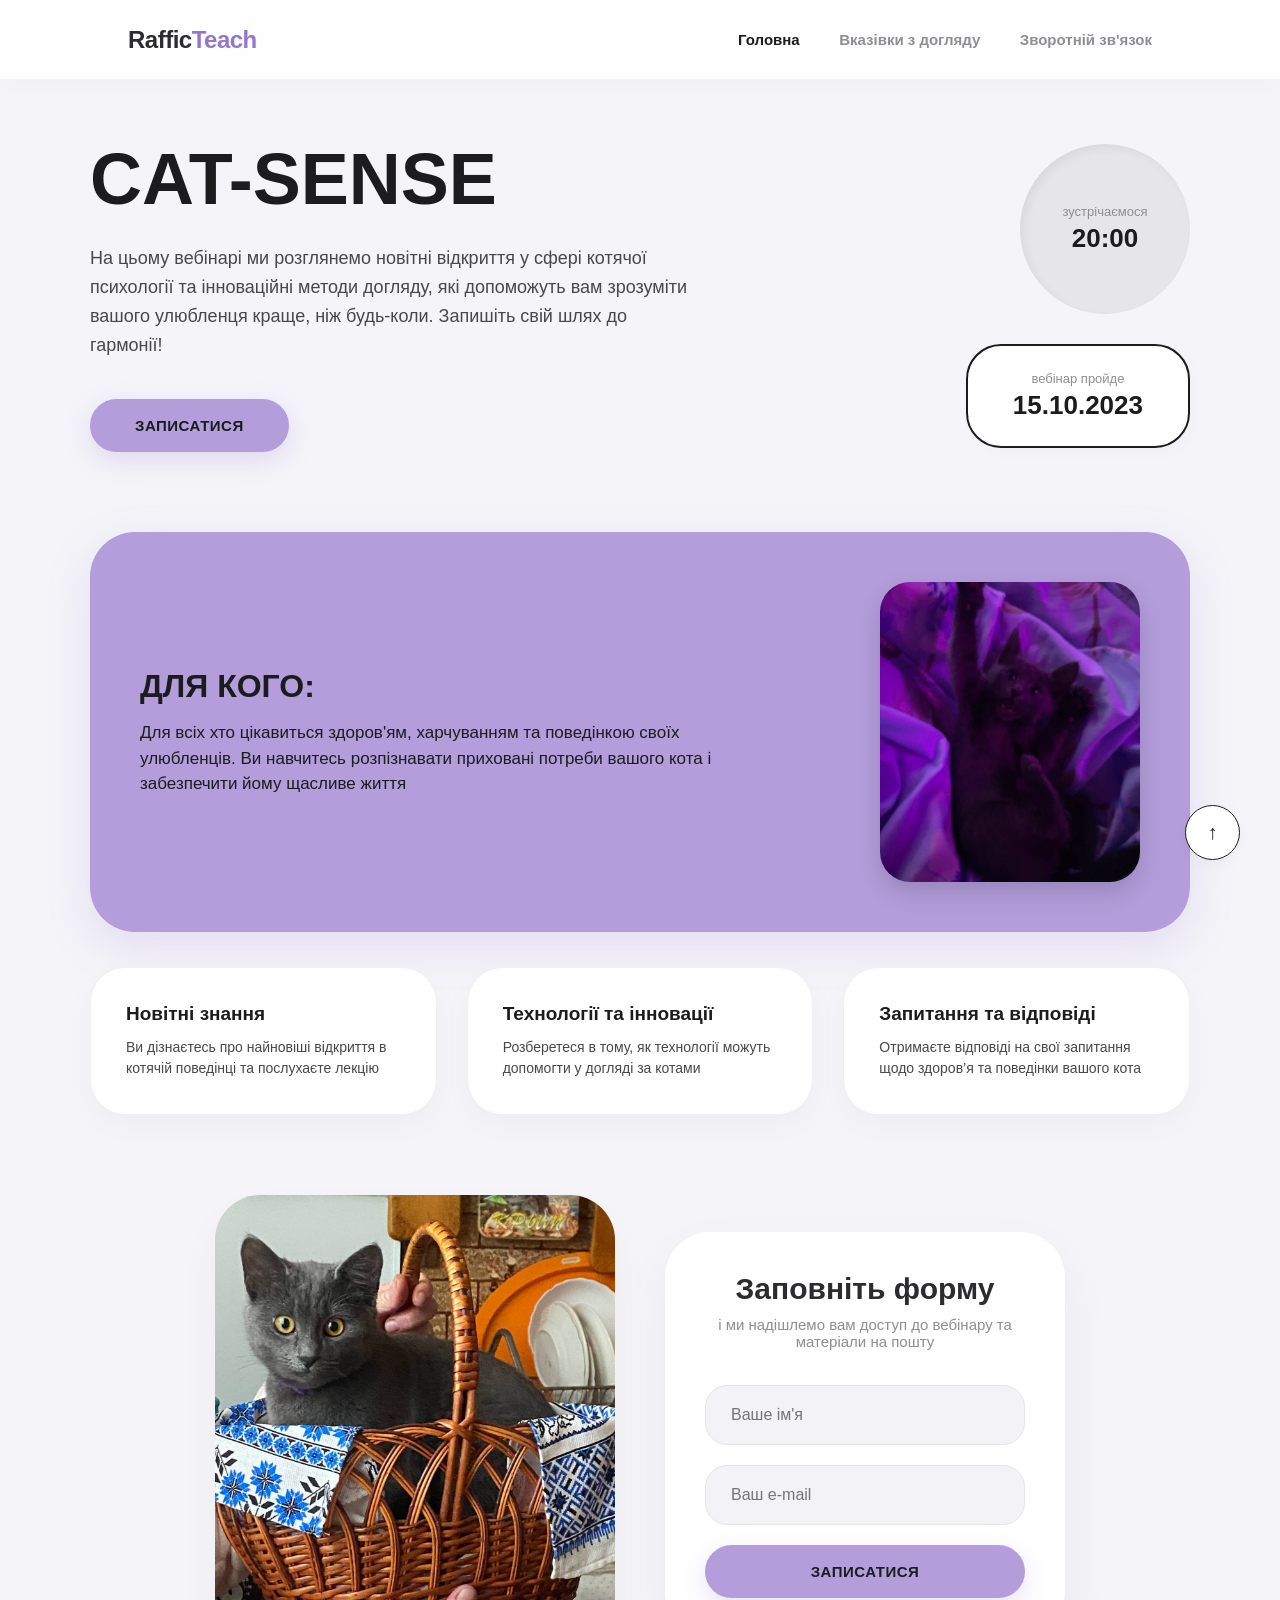
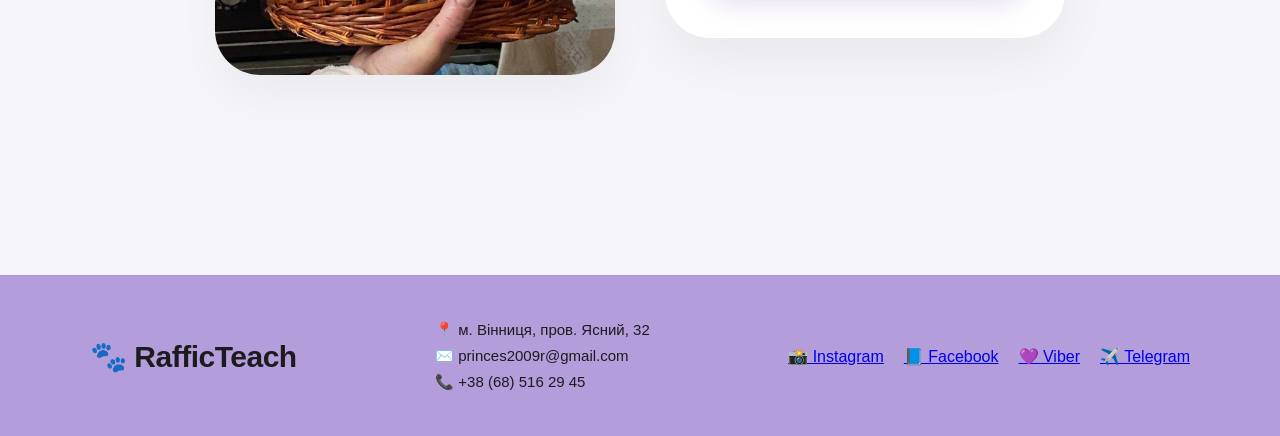
==== index.html @ fcad7e09 "RafficTeach" ====
<!DOCTYPE html>
<html lang="uk">
<head>
    <meta charset="UTF-8">
    <meta name="viewport" content="width=device-width, initial-scale=1.0">
    <title>RafficTeach — Головна</title>
    <link rel="stylesheet" href="style.css">
</head>
<body>

    <header class="main-header">
        <div class="logo">Raffic<span>Teach</span></div>
        <nav class="navigation">
            <a href="index.html" class="nav-link active">Головна</a>
            <a href="care.html" class="nav-link">Вказівки з догляду</a>
            <a href="feedback.html" class="nav-link">Зворотній зв'язок</a>
        </nav>
    </header>

    <main class="site-container">
        
        <section class="hero-layout">
            <div class="hero-left-content">
                <h1>CAT-SENSE</h1>
                <p>На цьому вебінарі ми розглянемо новітні відкриття у сфері котячої психології та інноваційні методи догляду, які допоможуть вам зрозуміти вашого улюбленця краще, ніж будь-коли. Запишіть свій шлях до гармонії!</p>
                <a href="#registration-section" class="btn-purple scroll-trigger">ЗАПИСАТИСЯ</a>
            </div>
            
            <div class="hero-right-widgets">
                <div class="widget-time-circle">
                    <span class="widget-sub">зустрічаємося</span>
                    <span class="widget-main">20:00</span>
                </div>
                <div class="widget-date-rect">
                    <span class="widget-sub">вебінар пройде</span>
                    <span class="widget-main">15.10.2023</span>
                </div>
            </div>
        </section>

        <section class="features-info-section">
            <div class="main-feature-card">
                <div class="feature-text">
                    <h3>ДЛЯ КОГО:</h3>
                    <p>Для всіх хто цікавиться здоров'ям, харчуванням та поведінкою своїх улюбленців. Ви навчитесь розпізнавати приховані потреби вашого кота і забезпечити йому щасливе життя</p>
                </div>
                <div class="feature-image-wrapper">
                    <div class="cat-image-mock"></div>
                </div>
            </div>

            <div class="sub-features-grid">
                <div class="sub-card">
                    <h4>Новітні знання</h4>
                    <p>Ви дізнаєтесь про найновіші відкриття в котячій поведінці та послухаєте лекцію</p>
                </div>
                <div class="sub-card">
                    <h4>Технології та інновації</h4>
                    <p>Розберетеся в тому, як технології можуть допомогти у догляді за котами</p>
                </div>
                <div class="sub-card">
                    <h4>Запитання та відповіді</h4>
                    <p>Отримаєте відповіді на свої запитання щодо здоров’я та поведінки вашого кота</p>
                </div>
            </div>
        </section>

        <section id="registration-section" class="registration-form-container">
            <div class="registration-section-wrapper">
    
                <div class="registration-left-image">
                    <img src="cat2.jpg" alt="Котик">
                </div>

                <div class="registration-inner-card">
                    <h2>Заповніть форму</h2>
                    <p class="form-subtext">і ми надішлемо вам доступ до вебінару та матеріали на пошту</p>
        
                    <form class="interactive-form">
                        <div class="input-container">
                            <input type="text" placeholder="Ваше ім'я" required>
                        </div>
                        <div class="input-container">
                            <input type="email" placeholder="Ваш e-mail" required>
                        </div>
                        <button type="submit" class="btn-purple">ЗАПИСАТИСЯ</button>
                    </form>
                </div>
            </div>

        </section>
    </main>

    <footer class="webstudio-footer">
        <div class="footer-content-inside">
            <div class="footer-logo-block">
                <span class="footer-logo">🐾 RafficTeach</span>
            </div>
            <div class="footer-contacts-list">
                <span class="contact-item">📍 м. Вінниця, пров. Ясний, 32</span>
                <a href="mailto:princes2009r@gmail.com" class="contact-item">✉️ princes2009r@gmail.com</a>
                <a href="tel:+380685162945" class="contact-item">📞 +38 (68) 516 29 45</a>
            </div>
            <div class="footer-social-icons">
                <a href="#" class="social-link" title="Instagram">📸 Instagram</a>
                <a href="#" class="social-link" title="Facebook">📘 Facebook</a>
                <a href="#" class="social-link" title="Viber">💜 Viber</a>
                <a href="#" class="social-link" title="Telegram">✈️ Telegram</a>
            </div>
        </div>
    </footer>

    <a href="#" class="fixed-arrow-up" id="arrowUp">↑</a>

    <script>
        document.getElementById('webinarForm').addEventListener('submit', function(e) {
            e.preventDefault();
            this.reset();
        });

        document.querySelector('.scroll-trigger').addEventListener('click', function(e) {
            e.preventDefault();
            document.getElementById('registration-section').scrollIntoView({ behavior: 'smooth' });
        });

        document.getElementById('arrowUp').addEventListener('click', function(e) {
            e.preventDefault();
            window.scrollTo({ top: 0, behavior: 'smooth' });
        });
    </script>
</body>
</html>
---- style.css ----
/* ПЕРЕЗАВАНТАЖЕННЯ СТИЛІВ ТА ЕСТЕТИКА НЕОМОРФІЗМУ */
* {
    box-sizing: border-box;
    margin: 0;
    padding: 0;
    font-family: -apple-system, BlinkMacSystemFont, "Segoe UI", Roboto, Helvetica, sans-serif;
}

html {
    scroll-behavior: smooth;
}

body {
    background-color: #F4F4F9;
    color: #2C2C2E;
    padding-top: 80px; /* Відступ під фіксований хедер */
}

/* ЗАФІКСОВАНИЙ ХЕДЕР */
.main-header {
    position: fixed;
    top: 0;
    left: 0;
    width: 100%;
    height: 80px;
    background: rgba(255, 255, 255, 0.9);
    backdrop-filter: blur(12px);
    display: flex;
    justify-content: space-between;
    align-items: center;
    padding: 0 10%;
    box-shadow: 0 4px 20px rgba(0, 0, 0, 0.02);
    z-index: 2000;
    border-bottom: 1px solid rgba(230, 230, 235, 0.5);
}

.logo {
    font-size: 24px;
    font-weight: 800;
    letter-spacing: -0.5px;
}

.logo span {
    color: #9575CD;
}

.navigation .nav-link {
    text-decoration: none;
    color: #8E8E93;
    font-weight: 600;
    font-size: 15px;
    margin-left: 35px;
    transition: color 0.2s;
}

.navigation .nav-link:hover, 
.navigation .nav-link.active {
    color: #1C1C1E;
}

/* КОНТЕЙНЕР ЦЕНТРУВАННЯ ФРЕЙМІВ */
.site-container {
    max-width: 1140px;
    margin: 0 auto;
    padding: 60px 20px;
}

/* ФІРМОВА КНОПКА (ЕФЕКТ НАВЕДЕННЯ: ТЕМНІШЕ) */
.btn-purple {
    display: inline-block;
    background-color: #B39DDB;
    color: #1C1C1E;
    border: none;
    padding: 18px 45px;
    border-radius: 30px;
    font-size: 15px;
    font-weight: 700;
    text-transform: uppercase;
    letter-spacing: 0.5px;
    text-decoration: none;
    cursor: pointer;
    text-align: center;
    transition: background-color 0.25s ease, transform 0.1s ease;
    box-shadow: 0 8px 25px rgba(179, 157, 219, 0.3);
}

.btn-purple:hover {
    background-color: #9575CD; /* Ефект затемнення */
}

.btn-purple:active {
    transform: scale(0.98);
}

/* ГЕОМЕТРІЯ HERO БЛОКУ */
.hero-layout {
    display: flex;
    justify-content: space-between;
    align-items: center;
    gap: 60px;
    margin-bottom: 80px;
}

.hero-left-content {
    max-width: 600px;
}

.hero-left-content h1 {
    font-size: 72px;
    font-weight: 900;
    line-height: 1.1;
    margin-bottom: 25px;
    color: #1C1C1E;
}

.hero-left-content p {
    font-size: 18px;
    line-height: 1.6;
    color: #48484A;
    margin-bottom: 40px;
}

.hero-right-widgets {
    display: flex;
    flex-direction: column;
    align-items: flex-end;
    gap: 30px;
}

.widget-time-circle {
    background: #E5E5EA;
    border-radius: 50%;
    width: 170px;
    height: 170px;
    display: flex;
    flex-direction: column;
    justify-content: center;
    align-items: center;
    box-shadow: inset 4px 4px 10px rgba(0,0,0,0.05);
}

.widget-date-rect {
    background: #FFFFFF;
    border: 2px solid #1C1C1E;
    padding: 25px 45px;
    border-radius: 35px; /* Плавний неоморфний радіус */
    text-align: center;
    box-shadow: 5px 5px 15px rgba(0,0,0,0.02);
}

.widget-sub {
    font-size: 13px;
    color: #8E8E93;
    display: block;
    margin-bottom: 4px;
}

.widget-main {
    font-size: 26px;
    font-weight: 800;
    color: #1C1C1E;
}

/* СЕКЦІЯ СТИЛЬОВИХ КАРТОК З МАКЕТУ */
.features-info-section {
    margin-bottom: 80px;
}

.main-feature-card {
    background-color: #B39DDB;
    border-radius: 45px;
    padding: 50px;
    display: flex;
    justify-content: space-between;
    align-items: center;
    box-shadow: 0 15px 40px rgba(179, 157, 219, 0.25);
    margin-bottom: 35px;
}

.feature-text {
    width: 60%;
}

.feature-text h3 {
    font-size: 32px;
    font-weight: 800;
    color: #1C1C1E;
    margin-bottom: 15px;
}

.feature-text p {
    font-size: 17px;
    line-height: 1.5;
    color: #1C1C1E;
}

.feature-image-wrapper {
    width: 35%;
    display: flex;
    justify-content: flex-end;
}

.cat-image-mock {
    width: 260px;
    height: 300px;
    border-radius: 30px;
    background-image: url('cat.jpg');
    background-size: cover;
    background-position: center;
    box-shadow: 0 10px 25px rgba(0,0,0,0.15);
}

.cat-image-mock2 {
    width: 260px;
    height: 300px;
    border-radius: 30px;
    background-image: url('cat2.jpg');
    background-size: cover;
    background-position: center;
    box-shadow: 0 10px 25px rgba(0,0,0,0.15);
}

/* СІТКА ДРІБНИХ КАРТОК */
.sub-features-grid {
    display: grid;
    grid-template-columns: repeat(3, 1fr);
    gap: 30px;
}

.sub-card {
    background: #FFFFFF;
    padding: 35px;
    border-radius: 35px;
    box-shadow: 0 10px 30px rgba(0, 0, 0, 0.03);
    border: 1px solid rgba(230,230,235,0.6);
}

.sub-card h4 {
    font-size: 19px;
    font-weight: 800;
    color: #1C1C1E;
    margin-bottom: 12px;
}

.sub-card p {
    font-size: 14px;
    line-height: 1.5;
    color: #48484A;
}

.registration-section-wrapper {
    display: flex;
    flex-direction: row;      /* Вишиковує елементи в один ряд */
    align-items: center;       /* Вирівнює фото і форму рівненько по центру по вертикалі */
    justify-content: center;   /* Центрує весь цей блок на сторінці */
    gap: 50px;                 /* Красивий відступ між фотографією та формою */
    width: 100%;
    max-width: 1000px;         /* Обмежуємо загальну ширину, щоб блоки не роз'їжджалися занадто далеко */
    margin: 60px auto;         /* Центрування на сторінці та відступи зверху/знизу */
}

/* Стилі для лівого блоку з фотографією */
.registration-left-image {
    flex: 1;                   /* Дає блоку можливість гнучко підлаштовуватися */
    max-width: 400px;          /* Задаємо таку ж ширину, як у білої картки форми */
    display: flex;
    justify-content: center;
}

/* Налаштування самого зображення кота */
.registration-left-image img {
    width: 100%;
    height: 480px;             /* Фіксована висота, щоб фото гарно пасувало до висоти форми */
    object-fit: cover;         /* Рятує котика від деформації та стискання */
    border-radius: 45px;       /* Робимо точно такі ж красиві круглі кути, як у форми */
    box-shadow: 0 20px 40px rgba(0, 0, 0, 0.04); /* Легка елегантна тінь */
}

/* Ваша біла картка (коригування, щоб вона була ідеально симетричною до фото) */
.registration-inner-card {
    flex: 1;
    max-width: 400px;          /* Однаковая ширина з фото для гармонії */
    background: #FFFFFF;
    border-radius: 45px;       /* Круглі кути як на макеті */
    padding: 40px;
    box-shadow: 0 20px 50px rgba(0, 0, 0, 0.05); /* М'яка об'ємна тінь */
    text-align: center;
}

.registration-inner-card h2 {
    font-size: 30px;
    font-weight: 800;
    text-align: center;
    margin-bottom: 10px;
}

.form-subtext {
    font-size: 15px;
    color: #8E8E93;
    text-align: center;
    margin-bottom: 35px;
}

.interactive-form {
    display: flex;
    flex-direction: column;
    gap: 20px;
}

.input-container input {
    width: 100%;
    padding: 20px 25px;
    border: 1px solid #E5E5EA;
    background: #F2F2F7;
    border-radius: 22px;
    font-size: 16px;
    outline: none;
    transition: background-color 0.2s, border-color 0.2s;
}

.input-container input:focus {
    background-color: #FFFFFF;
    border-color: #9575CD;
}

.registration-inner-card .btn-purple {
    width: 100%;
}

/* ФІКСОВАНА СТРІЛКА (ДЛЯ ВСІХ СТОРІНОК) */
.fixed-arrow-up {
    position: fixed;
    bottom: 40px;
    right: 40px;
    width: 55px;
    height: 55px;
    background: #FFFFFF;
    color: #1C1C1E;
    border: 1px solid #1C1C1E;
    border-radius: 50%;
    display: flex;
    justify-content: center;
    align-items: center;
    text-decoration: none;
    font-weight: bold;
    font-size: 20px;
    z-index: 1500;
    box-shadow: 0 4px 15px rgba(0,0,0,0.04);
    transition: background-color 0.2s, color 0.2s;
}

.fixed-arrow-up:hover {
    background-color: #1C1C1E;
    color: #FFFFFF;
}

/* ОНОВЛЕНІ СТИЛІ ДЛЯ СТОРІНКИ 2 (CARE) З ABSOLUTE ПОЗИЦІОНУВАННЯМ */
.care-sticky-split-layout { 
    display: flex; 
    flex-direction: column; 
    gap: 80px; 
}

.care-row { 
    position: relative; 
    display: flex; 
    justify-content: flex-end; /* Зміщує текстовий блок вправо, звільняючи лівий край */
    width: 100%;
    align-items: flex-start;
}

.side-headline-container { 
    position: absolute; 
    left: 0; 
    top: 0; 
    width: 25%; 
}

.side-headline-container h3 { 
    color: #9575CD; 
    font-size: 32px; 
    font-weight: 800; 
}

.main-text-container { 
    width: 71%; /* Залишає ідеальний простір з урахуванням ширини заголовка */
    background: #FFFFFF; 
    padding: 45px; 
    border-radius: 35px; 
    box-shadow: 0 10px 30px rgba(0,0,0,0.01); 
    border: 1px solid rgba(230,230,235,0.6);
}

/* ==========================================================================
   НОВИЙ СТИЛЬНИЙ ФУТЕР (РАЗОМ ДЛЯ ВСІХ СТОРІНОК ЗГІДНО З ФОТО image_fd3ec8.png)
   ========================================================================== */
.webstudio-footer {
    background-color: #B39DDB; /* Пурпурний фон точнісінько як на макеті */
    color: #1C1C1E;
    padding: 45px 0;
    width: 100%;
    margin-top: 80px;
    border-top: 1px solid rgba(0,0,0,0.05);
}

.footer-content-inside {
    max-width: 1140px;
    margin: 0 auto;
    padding: 0 20px;
    display: flex;
    justify-content: space-between;
    align-items: center;
}

.footer-logo-block {
    display: flex;
    align-items: center;
    gap: 10px;
}

.footer-logo-block .footer-logo {
    font-size: 30px;
    font-weight: 700;
    color: #1C1C1E;
    text-decoration: none;
    letter-spacing: -0.5px;
}

.footer-contacts-list {
    display: flex;
    flex-direction: column;
    gap: 8px;
}

.contact-item {
    font-size: 15px;
    color: #1C1C1E;
    font-weight: 500;
    display: flex;
    align-items: center;
    gap: 8px;
    text-decoration: none;
}

.footer-social-icons {
    display: flex;
    gap: 20px;
    align-items: center;
}

.social-link {
    display: inline-block;
    transition: transform 0.2s ease;
}

.social-link:hover {
    transform: scale(1.1);
}

/* ==========================================================================
   СТИЛІ ДЛЯ СТОРІНКИ 3 (ЗВОРОТНІЙ ЗВ'ЯЗОК - ПОБУДОВАНО ЗА ЕТАЛОНОМ 1 СТОРІНКИ)
   ========================================================================== */
.feedback-split-layout {
    display: grid;
    grid-template-columns: 1fr 1fr;
    gap: 80px;
    align-items: center;
    padding: 40px 0;
    min-height: calc(100vh - 320px);
}

.feedback-left-info h2 {
    font-size: 54px;
    font-weight: 900;
    line-height: 1.2;
    margin-bottom: 25px;
    color: #1C1C1E;
}

.feedback-left-info p {
    font-size: 18px;
    color: #48484A;
    line-height: 1.6;
}

.feedback-right-card {
    background: #FFFFFF;
    padding: 50px;
    border-radius: 45px;
    box-shadow: 0 20px 50px rgba(0, 0, 0, 0.04);
    border: 1px solid rgba(230, 230, 235, 0.6);
}

.feedback-right-card h2 {
    font-size: 30px;
    font-weight: 800;
    text-align: center;
    margin-bottom: 10px;
}

.input-container textarea {
    width: 100%;
    padding: 20px 25px;
    border: 1px solid #E5E5EA;
    background: #F2F2F7;
    border-radius: 22px;
    font-size: 16px;
    outline: none;
    resize: none;
    height: 140px;
    transition: background-color 0.2s, border-color 0.2s;
}

.input-container textarea:focus {
    background-color: #FFFFFF;
    border-color: #9575CD;
}

/* Елегантна кругла кнопка відправки форми */
.btn-gray-circle-submit {
    background-color: #E5E5EA;
    color: #1C1C1E;
    border: none;
    width: 65px;
    height: 65px;
    border-radius: 50%;
    font-size: 24px;
    cursor: pointer;
    display: flex;
    justify-content: center;
    align-items: center;
    align-self: flex-end;
    margin-top: 10px;
    transition: background-color 0.2s ease, transform 0.1s ease;
    box-shadow: 0 4px 10px rgba(0, 0, 0, 0.05);
}

.btn-gray-circle-submit:hover {
    background-color: #D1D1D6;
}

.btn-gray-circle-submit:active {
    transform: scale(0.95);
}
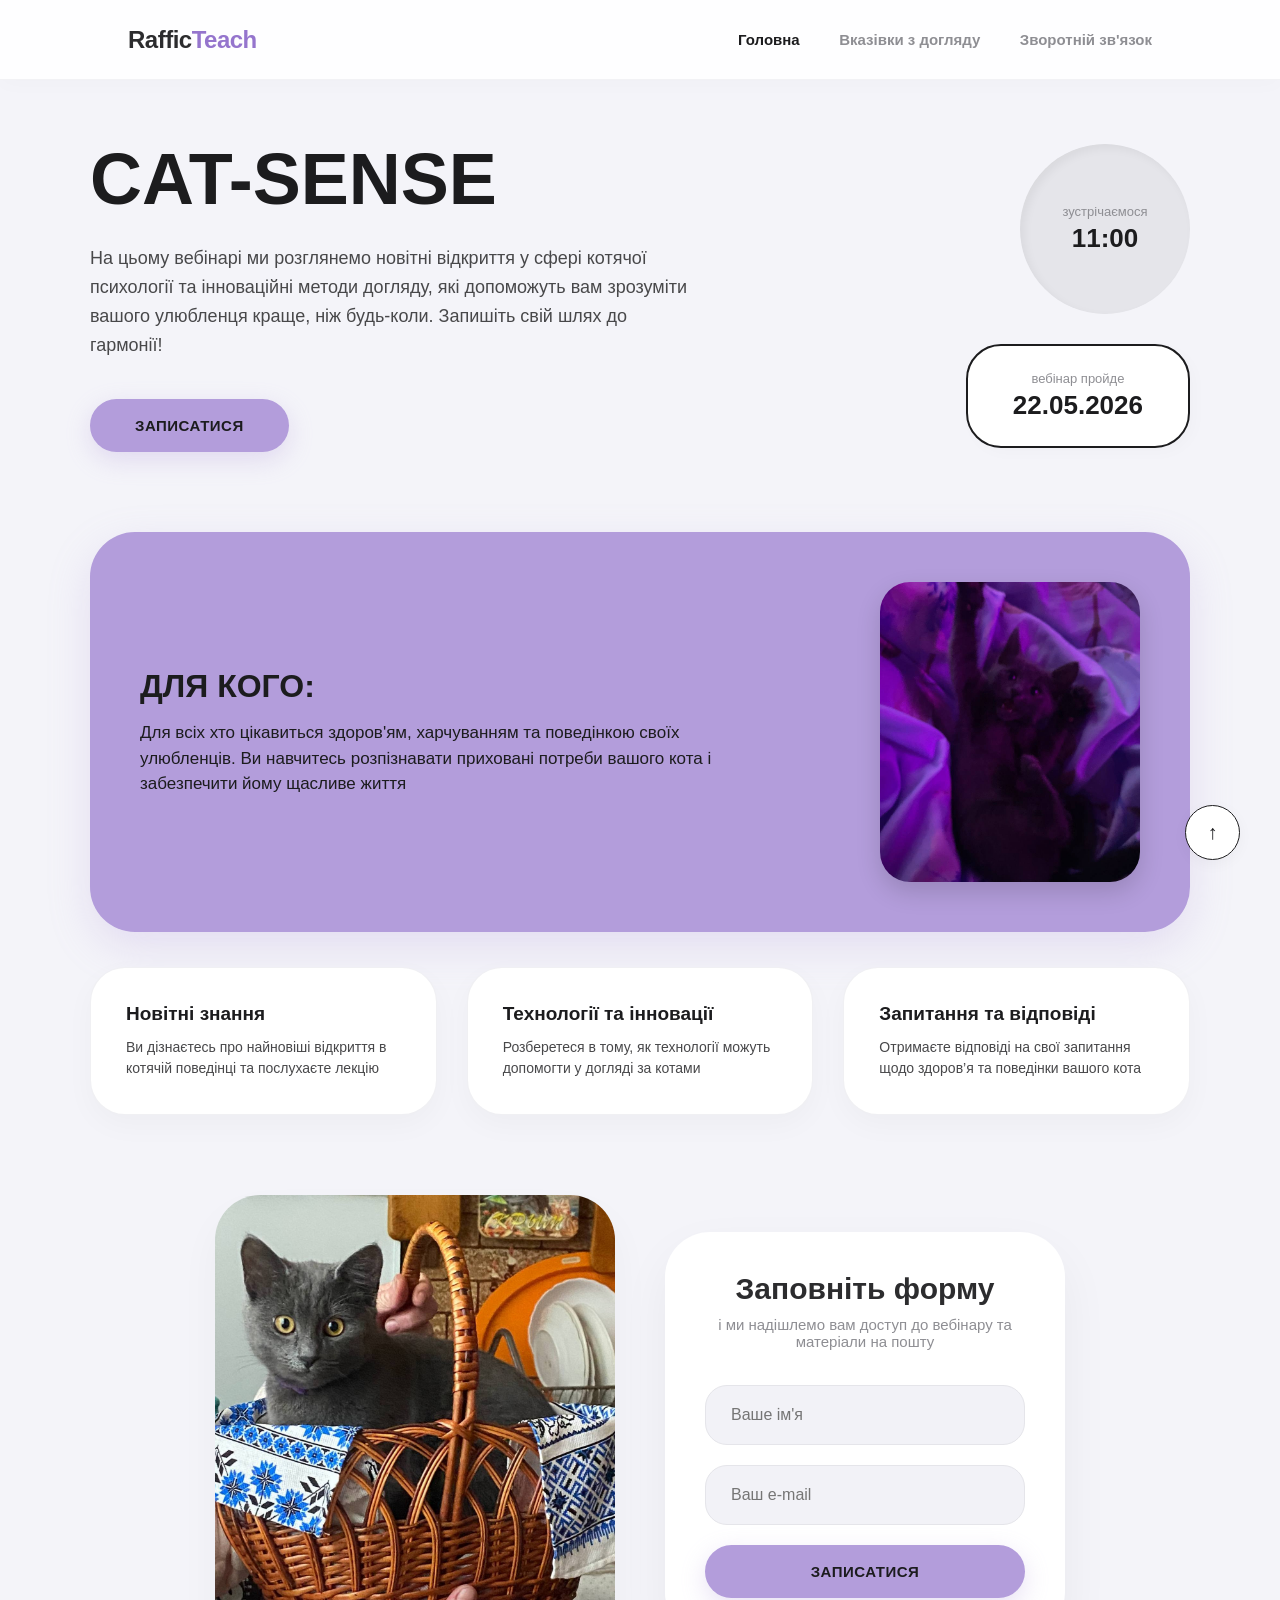
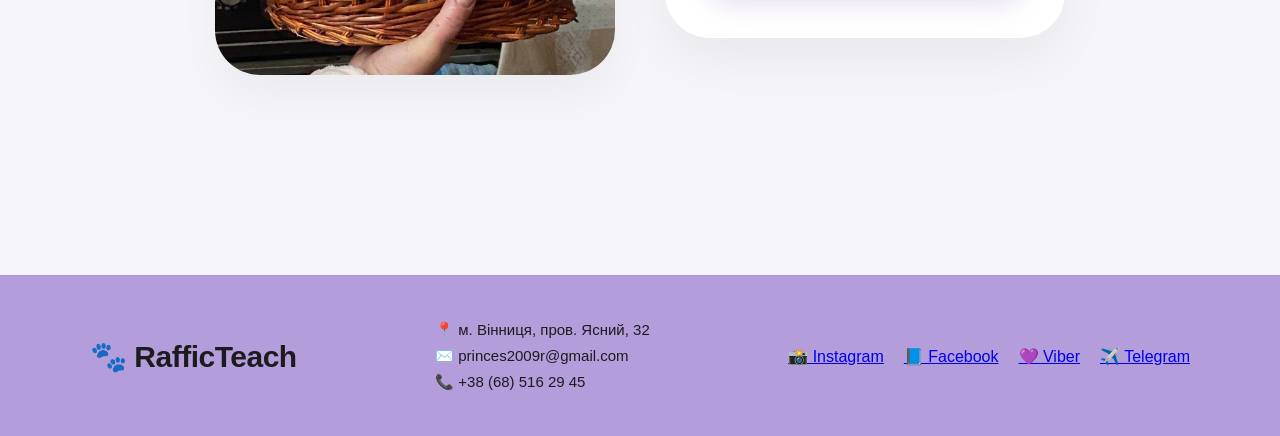
==== commit 77de1ba0: "Update index.html" ====
--- a/index.html
+++ b/index.html
@@ -29,11 +29,11 @@
             <div class="hero-right-widgets">
                 <div class="widget-time-circle">
                     <span class="widget-sub">зустрічаємося</span>
-                    <span class="widget-main">20:00</span>
+                    <span class="widget-main">11:00</span>
                 </div>
                 <div class="widget-date-rect">
                     <span class="widget-sub">вебінар пройде</span>
-                    <span class="widget-main">15.10.2023</span>
+                    <span class="widget-main">22.05.2026</span>
                 </div>
             </div>
         </section>
@@ -129,4 +129,4 @@
         });
     </script>
 </body>
-</html>+</html>
